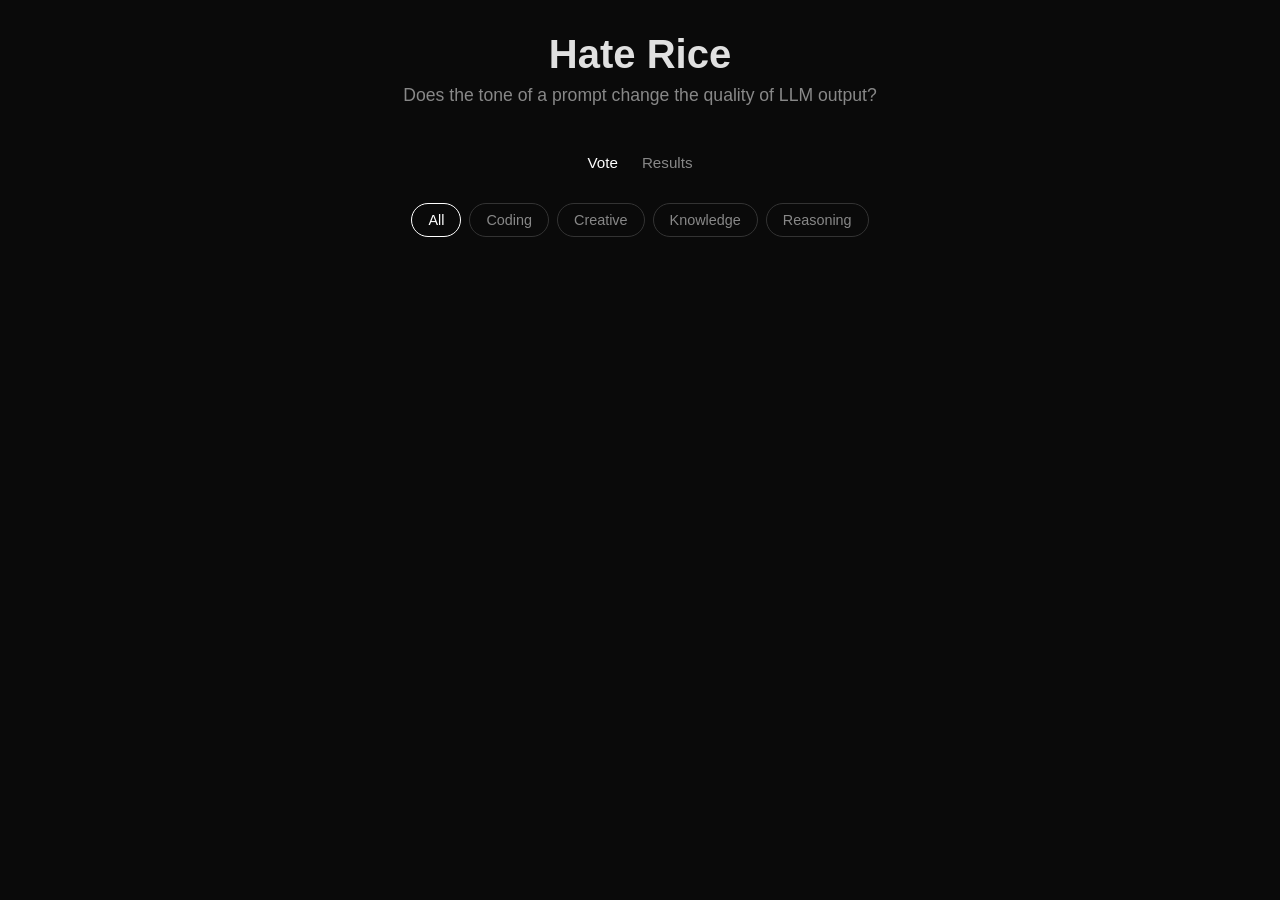
==== site/index.html @ c7fd593b "feat: add site HTML structure and styling" ====
<!DOCTYPE html>
<html lang="en">
<head>
    <meta charset="UTF-8">
    <meta name="viewport" content="width=device-width, initial-scale=1.0">
    <title>Hate Rice - Does Prompt Tone Matter?</title>
    <link rel="stylesheet" href="style.css">
</head>
<body>
    <div class="container">
        <header>
            <h1>Hate Rice</h1>
            <p>Does the tone of a prompt change the quality of LLM output?</p>
        </header>

        <nav>
            <a href="index.html" class="active">Vote</a>
            <a href="results.html">Results</a>
        </nav>

        <div class="category-filters">
            <button class="active" data-category="all">All</button>
            <button data-category="coding">Coding</button>
            <button data-category="creative">Creative</button>
            <button data-category="knowledge">Knowledge</button>
            <button data-category="reasoning">Reasoning</button>
        </div>

        <div class="experiment-list" id="experiment-list">
        </div>
    </div>

    <script src="experiments.js"></script>
    <script src="app.js"></script>
    <script>
        loadExperimentList();
    </script>
</body>
</html>
---- site/style.css ----
* {
    margin: 0;
    padding: 0;
    box-sizing: border-box;
}

body {
    font-family: -apple-system, BlinkMacSystemFont, "Segoe UI", Roboto, sans-serif;
    background: #0a0a0a;
    color: #e0e0e0;
    min-height: 100vh;
}

.container {
    max-width: 800px;
    margin: 0 auto;
    padding: 2rem 1rem;
}

header {
    text-align: center;
    margin-bottom: 3rem;
}

header h1 {
    font-size: 2.5rem;
    margin-bottom: 0.5rem;
}

header p {
    color: #888;
    font-size: 1.1rem;
}

.category-filters {
    display: flex;
    gap: 0.5rem;
    justify-content: center;
    margin-bottom: 2rem;
    flex-wrap: wrap;
}

.category-filters button {
    padding: 0.5rem 1rem;
    border: 1px solid #333;
    border-radius: 2rem;
    background: transparent;
    color: #888;
    cursor: pointer;
    font-size: 0.9rem;
    transition: all 0.2s;
}

.category-filters button:hover,
.category-filters button.active {
    border-color: #fff;
    color: #fff;
}

.experiment-list {
    display: flex;
    flex-direction: column;
    gap: 1rem;
}

.experiment-card {
    background: #151515;
    border: 1px solid #222;
    border-radius: 0.75rem;
    padding: 1.5rem;
    cursor: pointer;
    transition: all 0.2s;
    text-decoration: none;
    color: inherit;
    display: block;
}

.experiment-card:hover {
    border-color: #444;
    transform: translateY(-1px);
}

.experiment-card .category {
    font-size: 0.75rem;
    text-transform: uppercase;
    letter-spacing: 0.1em;
    color: #666;
    margin-bottom: 0.5rem;
}

.experiment-card .prompt {
    font-size: 1.1rem;
    font-weight: 500;
}

.experiment-card .meta {
    margin-top: 0.75rem;
    font-size: 0.85rem;
    color: #555;
}

.base-prompt {
    background: #151515;
    border: 1px solid #222;
    border-radius: 0.75rem;
    padding: 1.5rem;
    margin-bottom: 2rem;
    text-align: center;
}

.base-prompt label {
    font-size: 0.8rem;
    text-transform: uppercase;
    letter-spacing: 0.1em;
    color: #666;
    display: block;
    margin-bottom: 0.5rem;
}

.base-prompt p {
    font-size: 1.2rem;
    font-weight: 500;
}

.responses {
    display: grid;
    grid-template-columns: 1fr 1fr;
    gap: 1rem;
    margin-bottom: 2rem;
}

@media (max-width: 600px) {
    .responses {
        grid-template-columns: 1fr;
    }
}

.response-card {
    background: #151515;
    border: 2px solid #222;
    border-radius: 0.75rem;
    padding: 1.5rem;
    cursor: pointer;
    transition: all 0.2s;
}

.response-card:hover {
    border-color: #555;
}

.response-card.selected {
    border-color: #4ade80;
}

.response-card h3 {
    margin-bottom: 1rem;
    font-size: 1rem;
    color: #888;
}

.response-card .text {
    white-space: pre-wrap;
    line-height: 1.6;
    font-size: 0.95rem;
}

.vote-btn {
    display: block;
    width: 100%;
    padding: 1rem;
    background: #4ade80;
    color: #000;
    border: none;
    border-radius: 0.75rem;
    font-size: 1.1rem;
    font-weight: 600;
    cursor: pointer;
    transition: opacity 0.2s;
}

.vote-btn:disabled {
    opacity: 0.3;
    cursor: not-allowed;
}

.vote-btn:not(:disabled):hover {
    opacity: 0.9;
}

.reveal {
    text-align: center;
    padding: 2rem;
    background: #151515;
    border: 1px solid #222;
    border-radius: 0.75rem;
    margin-bottom: 2rem;
}

.reveal h2 {
    font-size: 1.5rem;
    margin-bottom: 0.5rem;
}

.reveal .verdict {
    font-size: 1.2rem;
    margin-bottom: 1.5rem;
}

.reveal .verdict.love {
    color: #4ade80;
}

.reveal .verdict.hate {
    color: #f87171;
}

.prompt-comparison {
    display: grid;
    grid-template-columns: 1fr 1fr;
    gap: 1rem;
    margin-top: 1.5rem;
    text-align: left;
}

@media (max-width: 600px) {
    .prompt-comparison {
        grid-template-columns: 1fr;
    }
}

.prompt-comparison .prompt-box {
    padding: 1rem;
    border-radius: 0.5rem;
    font-size: 0.9rem;
    line-height: 1.5;
}

.prompt-comparison .prompt-box.love {
    background: rgba(74, 222, 128, 0.1);
    border: 1px solid rgba(74, 222, 128, 0.3);
}

.prompt-comparison .prompt-box.hate {
    background: rgba(248, 113, 113, 0.1);
    border: 1px solid rgba(248, 113, 113, 0.3);
}

.prompt-comparison .prompt-box label {
    display: block;
    font-size: 0.75rem;
    text-transform: uppercase;
    letter-spacing: 0.1em;
    margin-bottom: 0.5rem;
    font-weight: 600;
}

.prompt-comparison .prompt-box.love label {
    color: #4ade80;
}

.prompt-comparison .prompt-box.hate label {
    color: #f87171;
}

.tally {
    display: flex;
    justify-content: center;
    gap: 2rem;
    margin-top: 1.5rem;
    font-size: 1.1rem;
}

.tally .love-count {
    color: #4ade80;
}

.tally .hate-count {
    color: #f87171;
}

.stats-grid {
    display: grid;
    grid-template-columns: repeat(auto-fit, minmax(200px, 1fr));
    gap: 1rem;
    margin-bottom: 2rem;
}

.stat-card {
    background: #151515;
    border: 1px solid #222;
    border-radius: 0.75rem;
    padding: 1.5rem;
    text-align: center;
}

.stat-card .number {
    font-size: 2rem;
    font-weight: 700;
}

.stat-card .label {
    color: #666;
    font-size: 0.85rem;
    margin-top: 0.25rem;
}

nav {
    display: flex;
    justify-content: center;
    gap: 1.5rem;
    margin-bottom: 2rem;
}

nav a {
    color: #888;
    text-decoration: none;
    font-size: 0.95rem;
    transition: color 0.2s;
}

nav a:hover, nav a.active {
    color: #fff;
}

.hidden {
    display: none;
}
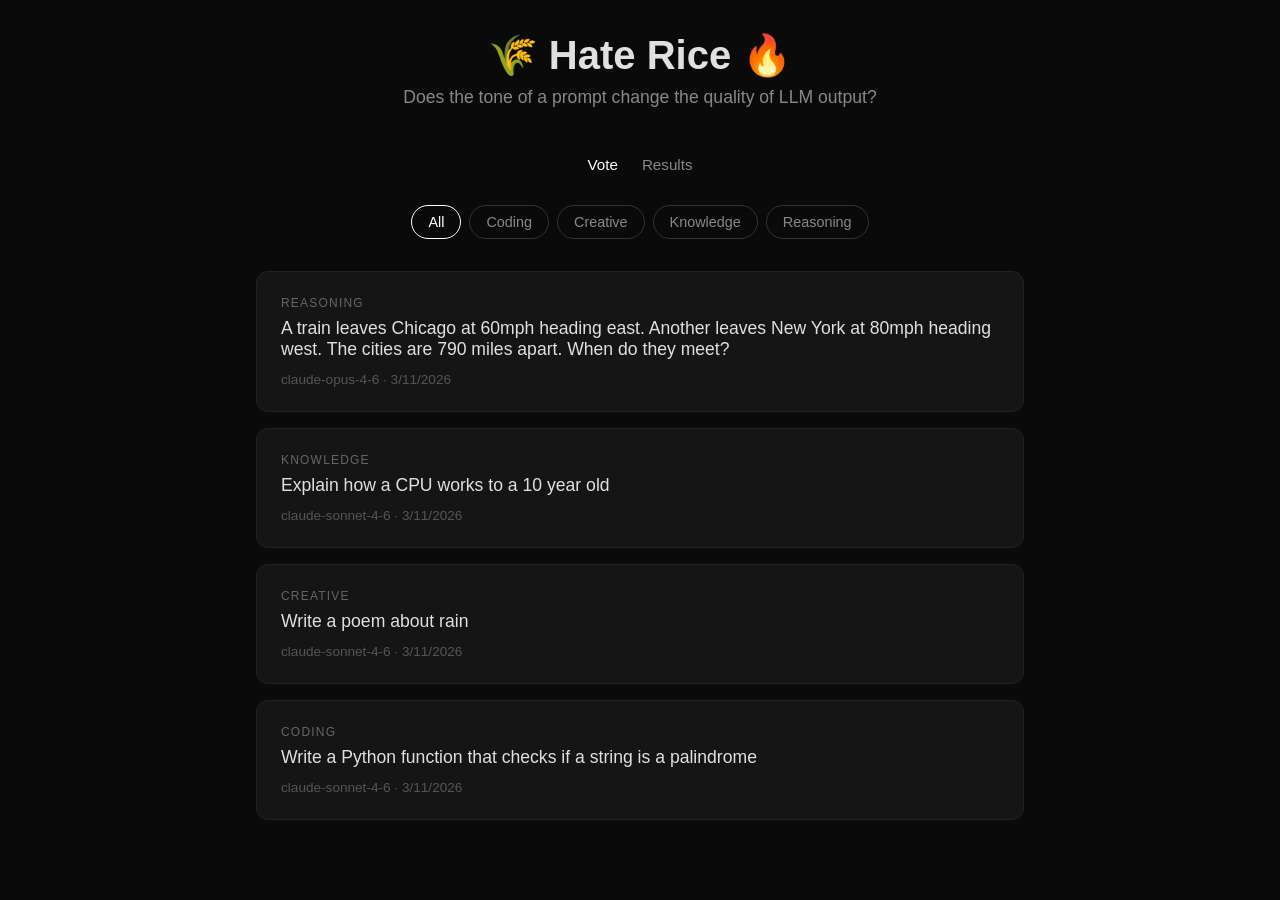
==== commit 1a2470fd: "feat: add rice and fire emojis to site headers" ====
--- a/site/index.html
+++ b/site/index.html
@@ -9,7 +9,7 @@
 <body>
     <div class="container">
         <header>
-            <h1>Hate Rice</h1>
+            <h1>&#x1F33E; Hate Rice &#x1F525;</h1>
             <p>Does the tone of a prompt change the quality of LLM output?</p>
         </header>
 
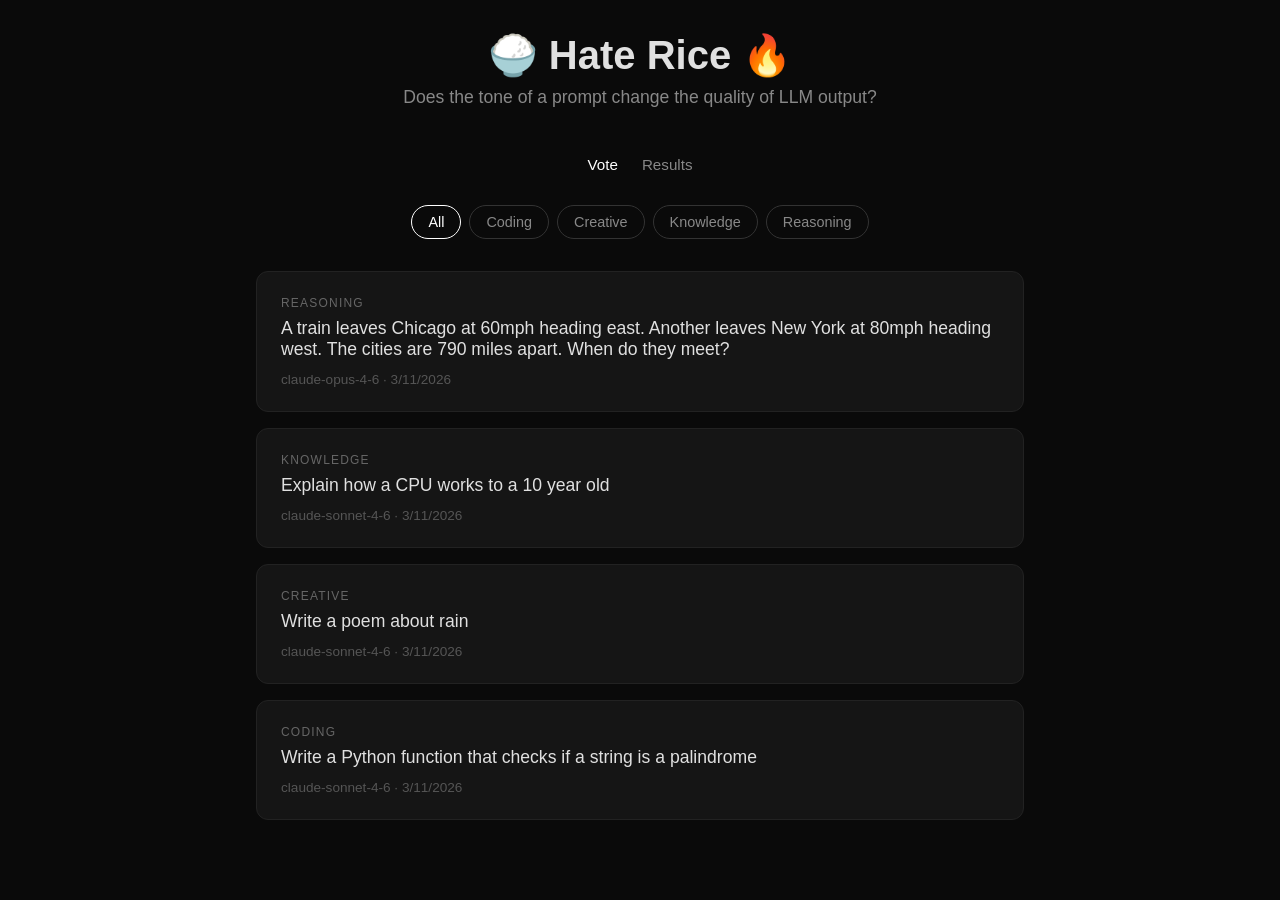
==== commit 6cf73a77: "fix: use cooked rice emoji instead of rice sheaf" ====
--- a/site/index.html
+++ b/site/index.html
@@ -9,7 +9,7 @@
 <body>
     <div class="container">
         <header>
-            <h1>&#x1F33E; Hate Rice &#x1F525;</h1>
+            <h1>&#x1F35A; Hate Rice &#x1F525;</h1>
             <p>Does the tone of a prompt change the quality of LLM output?</p>
         </header>
 
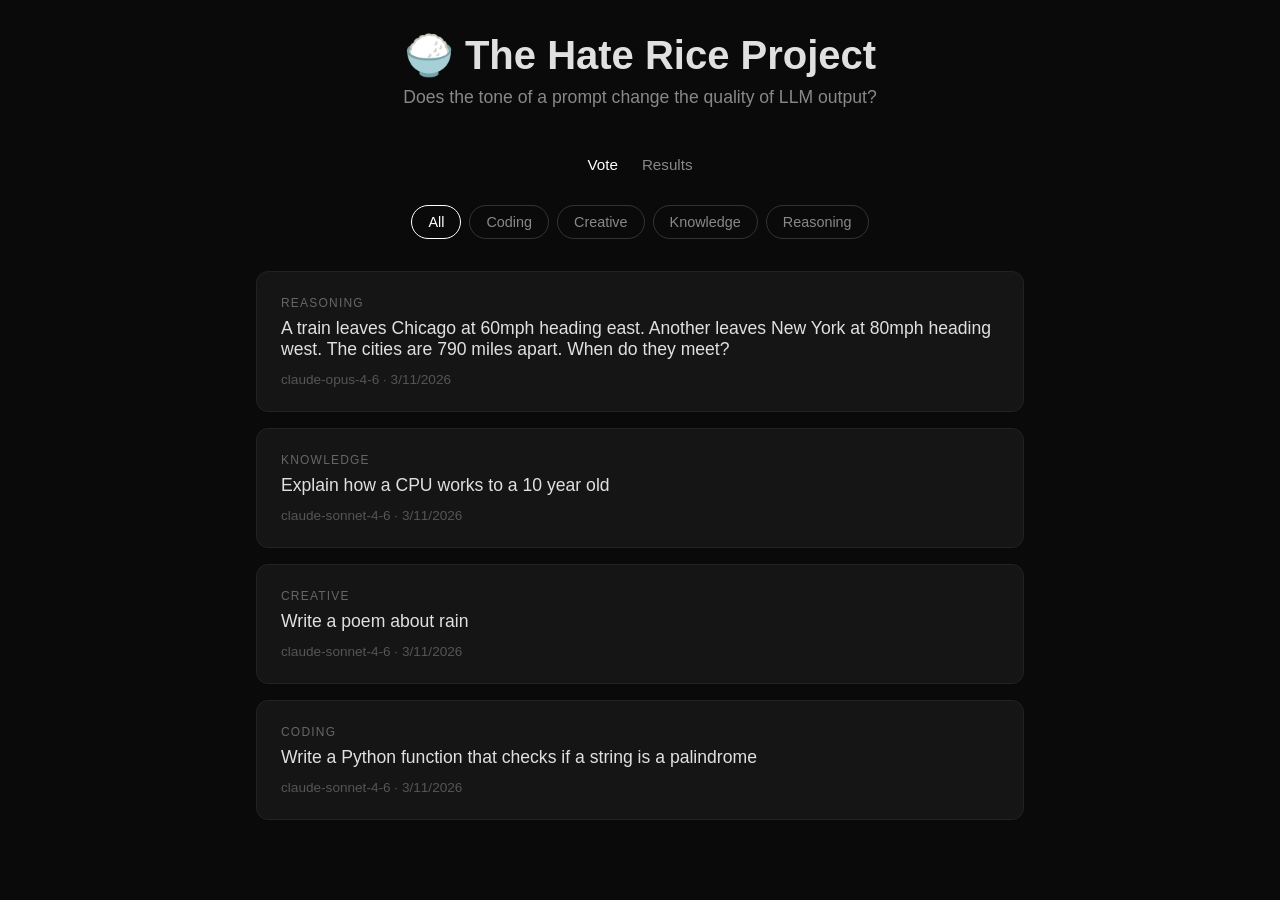
==== commit 17fe2c37: "fix: update header to The Hate Rice Project with single rice emoji" ====
--- a/site/index.html
+++ b/site/index.html
@@ -9,7 +9,7 @@
 <body>
     <div class="container">
         <header>
-            <h1>&#x1F35A; Hate Rice &#x1F525;</h1>
+            <h1>&#x1F35A; The Hate Rice Project</h1>
             <p>Does the tone of a prompt change the quality of LLM output?</p>
         </header>
 
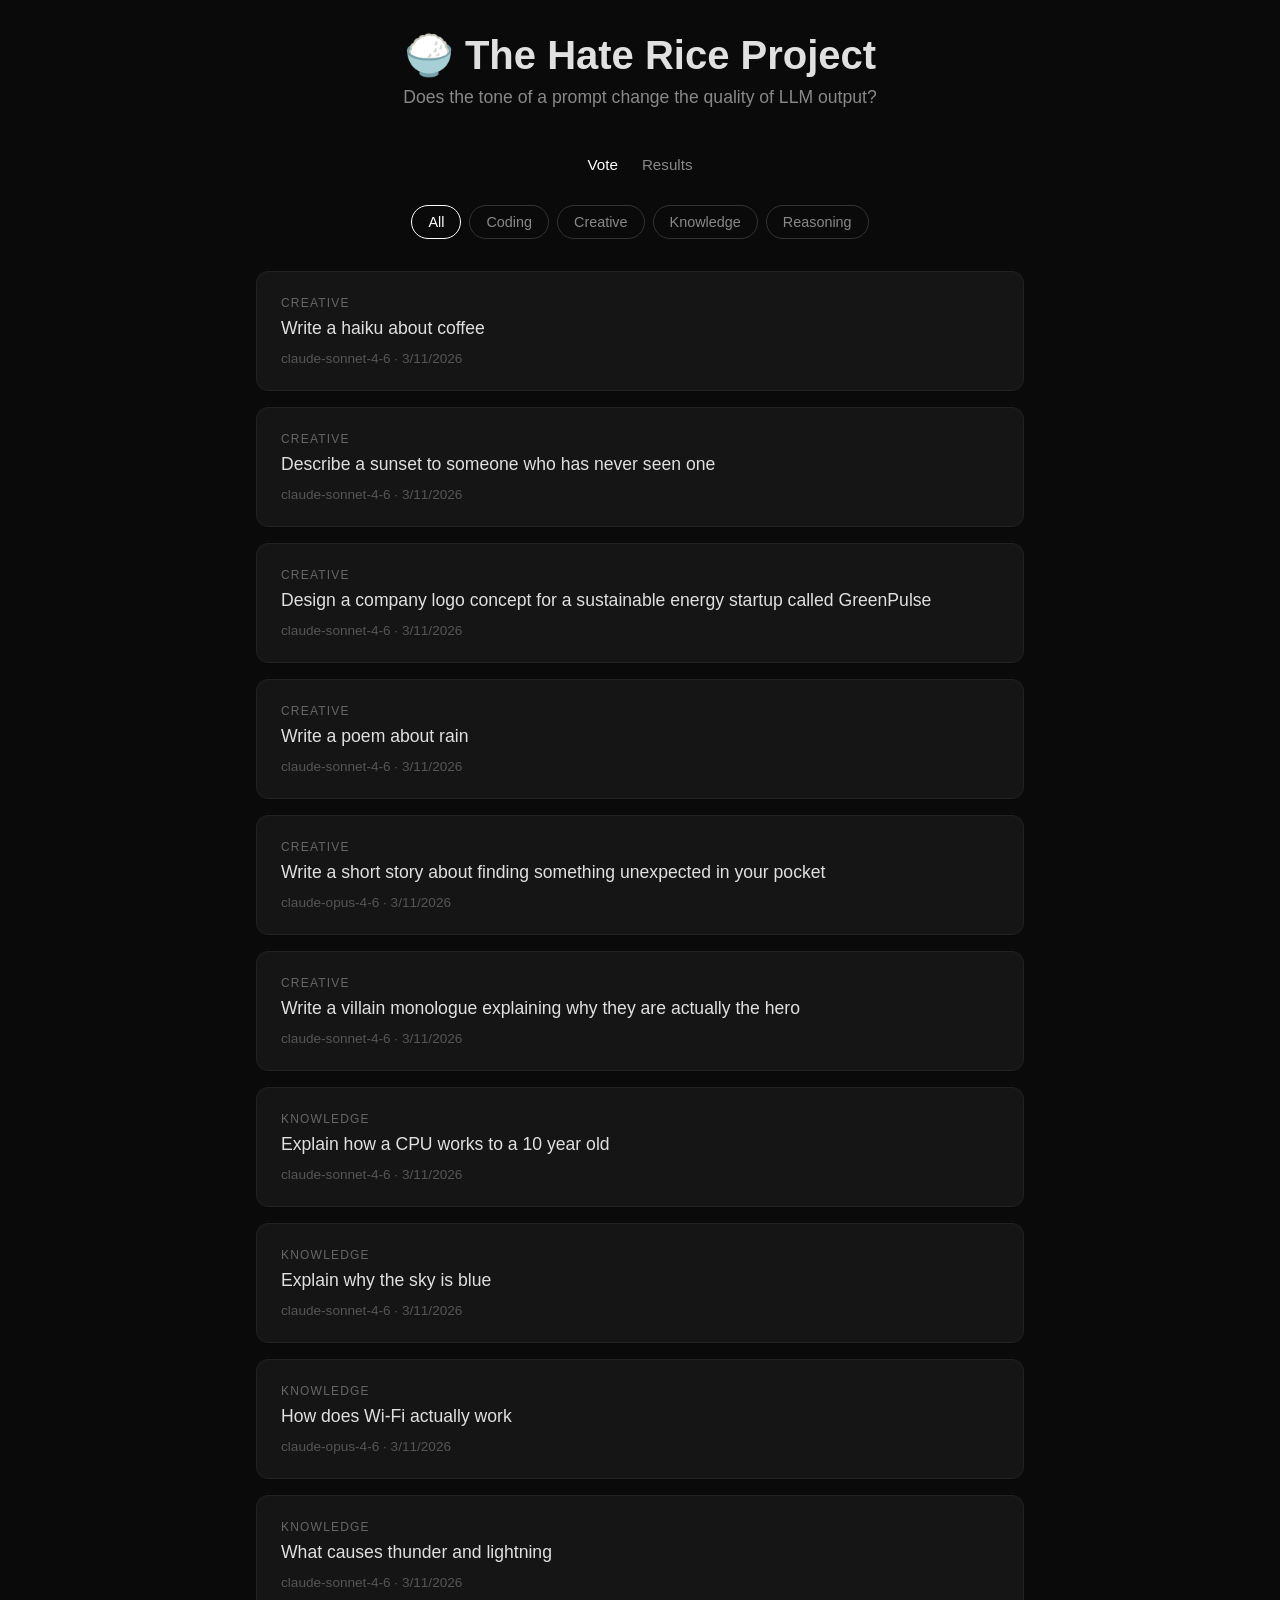
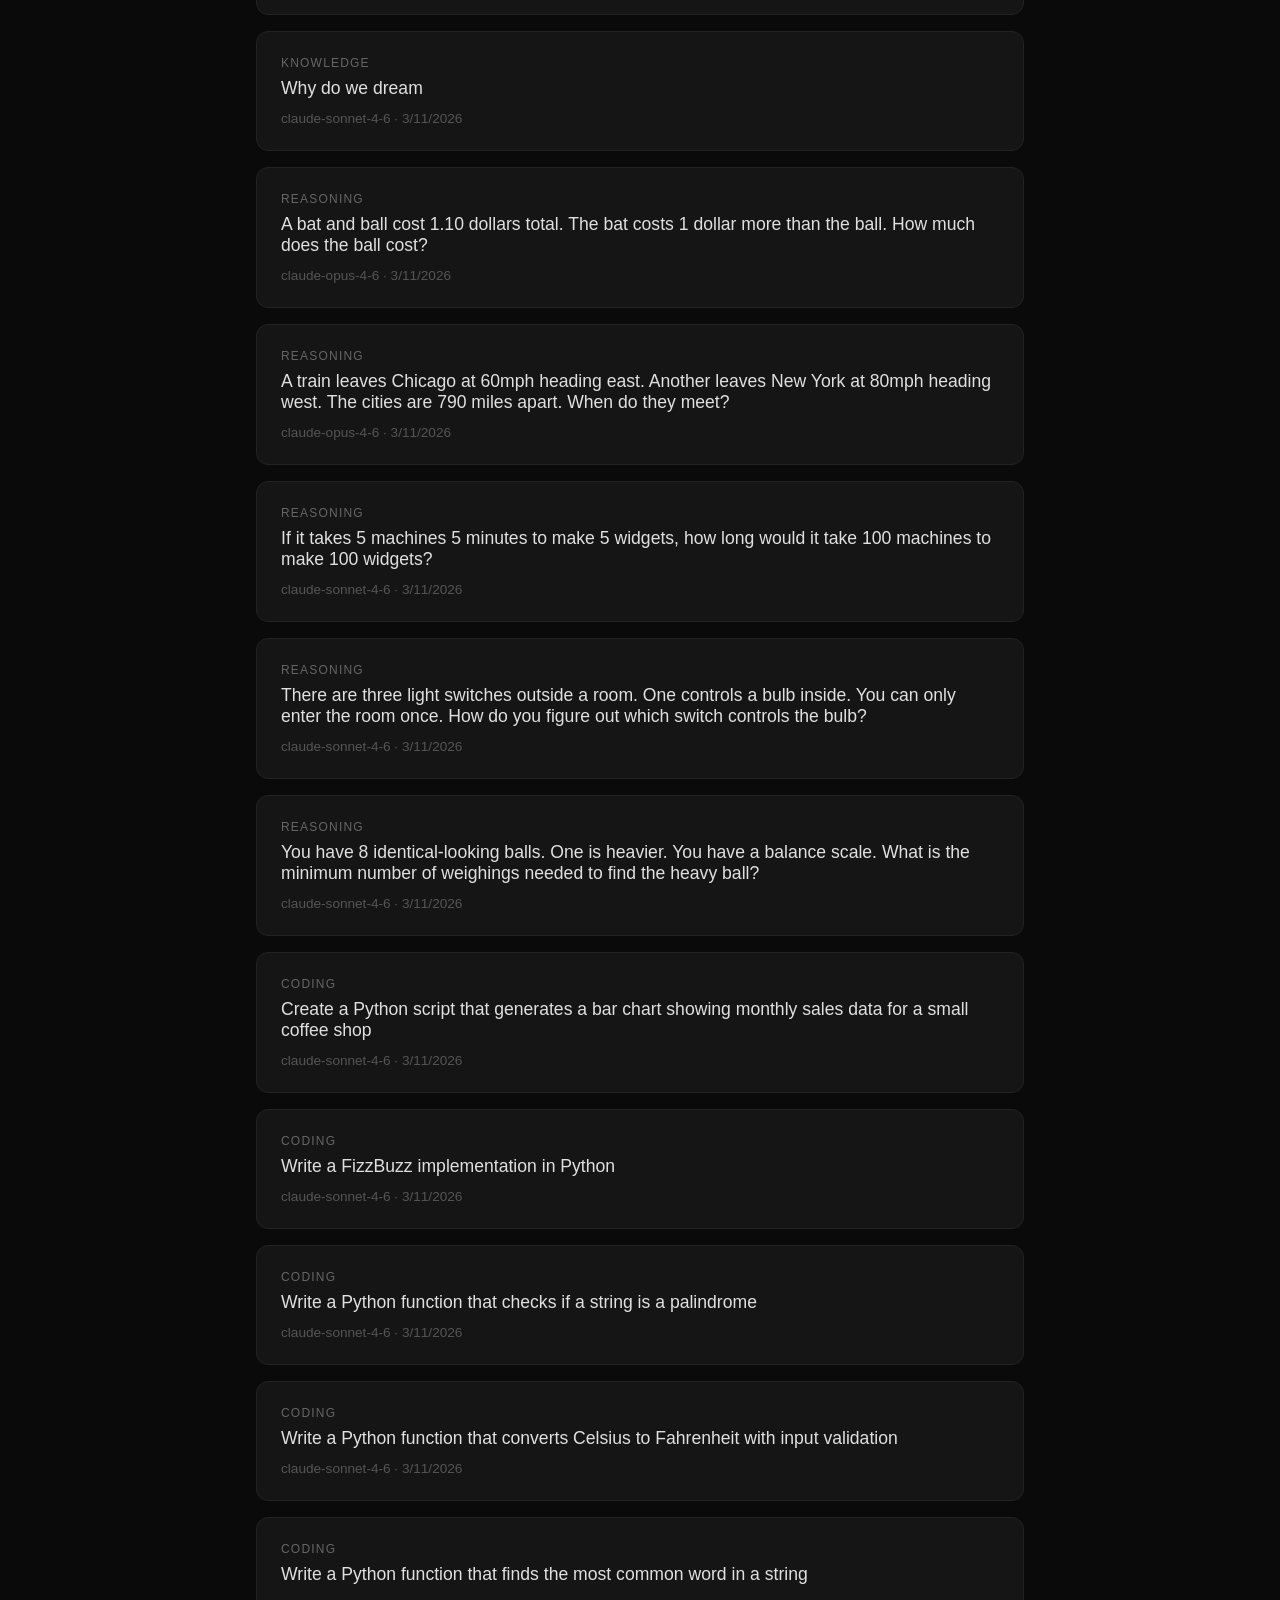
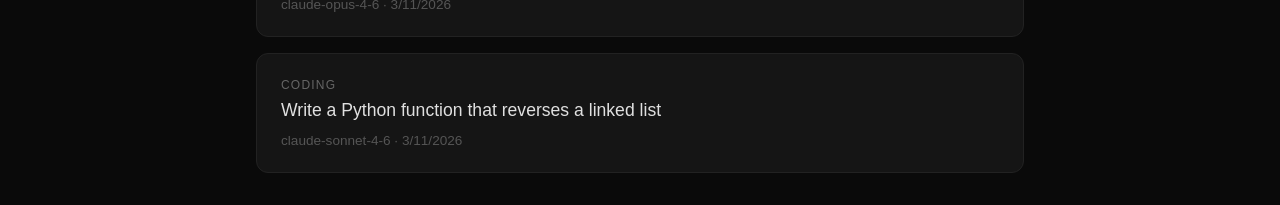
==== commit 7d301b58: "feat: markdown rendering, experiment reorder, rice favicon - Add marked.js + highlight.js for code b" ====
--- a/site/index.html
+++ b/site/index.html
@@ -4,6 +4,7 @@
     <meta charset="UTF-8">
     <meta name="viewport" content="width=device-width, initial-scale=1.0">
     <title>Hate Rice - Does Prompt Tone Matter?</title>
+    <link rel="icon" href="data:image/svg+xml,<svg xmlns='http://www.w3.org/2000/svg' viewBox='0 0 100 100'><text y='.9em' font-size='90'>🍚</text></svg>">
     <link rel="stylesheet" href="style.css">
 </head>
 <body>
--- a/site/style.css
+++ b/site/style.css
@@ -159,9 +159,31 @@
 }
 
 .response-card .text {
-    white-space: pre-wrap;
     line-height: 1.6;
     font-size: 0.95rem;
+    overflow-x: auto;
+}
+
+.response-card .text pre {
+    background: #0d0d0d;
+    border: 1px solid #333;
+    border-radius: 0.5rem;
+    padding: 1rem;
+    overflow-x: auto;
+    margin: 0.75rem 0;
+}
+
+.response-card .text code {
+    font-family: "Fira Code", "Consolas", monospace;
+    font-size: 0.85rem;
+}
+
+.response-card .text p {
+    margin-bottom: 0.75rem;
+}
+
+.response-card .text p:last-child {
+    margin-bottom: 0;
 }
 
 .vote-btn {
